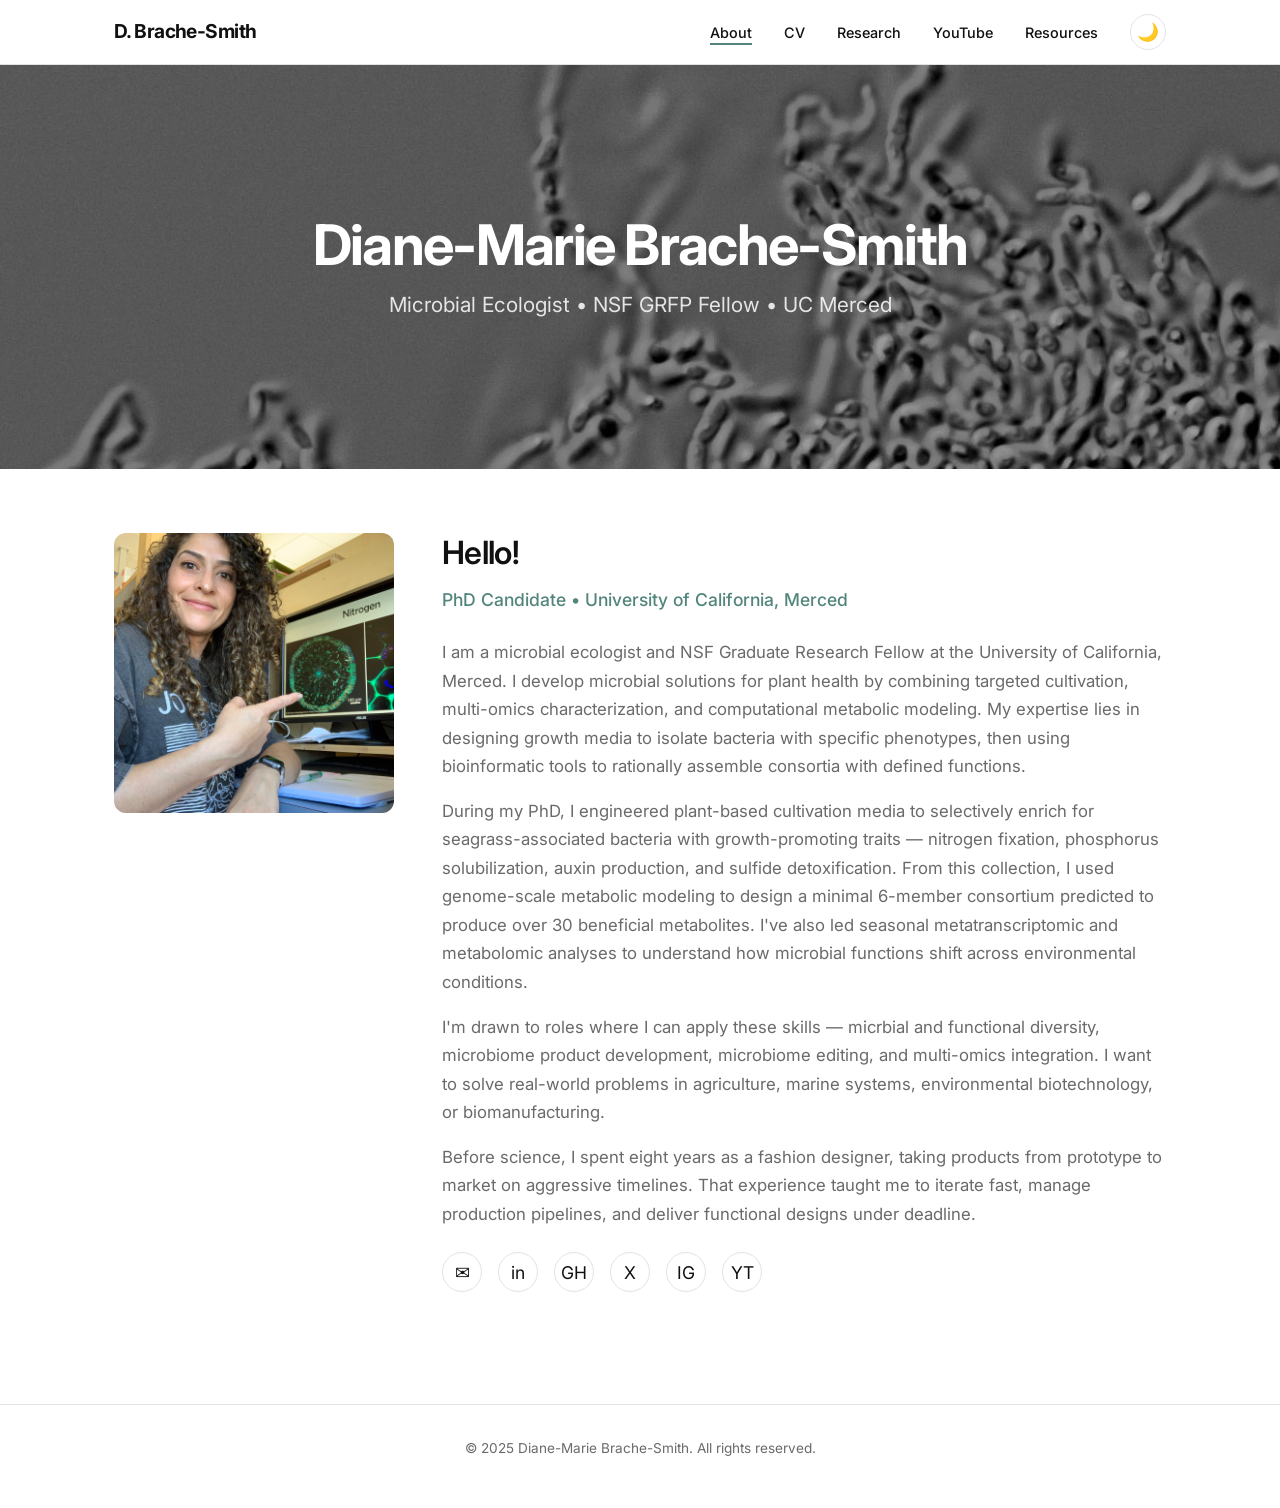
==== index.html @ ac8884be "Add personal website files and gitignore Co-Authored-By: Claude Sonnet 4.6 <noreply@anthropic.com>" ====
<!DOCTYPE html>
<html lang="en">
<head>
  <meta charset="UTF-8">
  <meta name="viewport" content="width=device-width, initial-scale=1.0">
  <meta name="description" content="Diane-Marie Brache-Smith - PhD Candidate, Microbial Ecologist, NSF GRFP Fellow at UC Merced">
  <title>Diane-Marie Brache-Smith</title>
  <link rel="preconnect" href="https://fonts.googleapis.com">
  <link rel="preconnect" href="https://fonts.gstatic.com" crossorigin>
  <link href="https://fonts.googleapis.com/css2?family=Inter:wght@300;400;500;600;700&display=swap" rel="stylesheet">
  <link rel="stylesheet" href="css/style.css">
</head>
<body>

  <!-- Navigation -->
  <nav class="nav">
    <div class="container">
      <a href="index.html" class="nav__logo">D. Brache-Smith</a>
      <ul class="nav__links">
        <li><a href="index.html" class="active">About</a></li>
        <li><a href="cv.html">CV</a></li>
        <li><a href="research.html">Research</a></li>
        <li><a href="youtube.html">YouTube</a></li>
        <li><a href="resources.html">Resources</a></li>
        <li><button class="theme-toggle" aria-label="Toggle dark mode">🌙</button></li>
      </ul>
      <button class="nav__hamburger" aria-label="Toggle menu" aria-expanded="false">
        <span></span><span></span><span></span>
      </button>
    </div>
  </nav>

  <!-- Hero Banner -->
  <section class="hero" style="background-image: url('images/heroes/Actino_fiber.jpg');">
    <div class="hero__content">
      <h1 class="hero__title">Diane-Marie Brache-Smith</h1>
      <p class="hero__subtitle">Microbial Ecologist &bull; NSF GRFP Fellow &bull; UC Merced</p>
    </div>
  </section>

  <!-- About Section -->
  <section class="section">
    <div class="container">
      <div class="about">
        <img src="images/profile.jpg" alt="Diane-Marie Brache-Smith" class="about__photo">
        <div>
          <h2 class="about__name">Hello!</h2>
          <p class="about__title">PhD Candidate &bull; University of California, Merced</p>
          <div class="about__bio">
            <p>I am a microbial ecologist and NSF Graduate Research Fellow at the University of California, Merced. I develop microbial solutions for plant health by combining targeted cultivation, multi-omics characterization, and computational metabolic modeling. My expertise lies in designing growth media to isolate bacteria with specific phenotypes, then using bioinformatic tools to rationally assemble consortia with defined functions.
            </p>
            <p>During my PhD, I engineered plant-based cultivation media to selectively enrich for seagrass-associated bacteria with growth-promoting traits — nitrogen fixation, phosphorus solubilization, auxin production, and sulfide detoxification. From this collection, I used genome-scale metabolic modeling to design a minimal 6-member consortium predicted to produce over 30 beneficial metabolites. I've also led seasonal metatranscriptomic and metabolomic analyses to understand how microbial functions shift across environmental conditions.
            </p>
            <p>I'm drawn to roles where I can apply these skills — micrbial and functional diversity, microbiome product development, microbiome editing, and multi-omics integration. I want to solve real-world problems in agriculture, marine systems, environmental biotechnology, or biomanufacturing.
            </p> 
            <p>Before science, I spent eight years as a fashion designer, taking products from prototype to market on aggressive timelines. That experience taught me to iterate fast, manage production pipelines, and deliver functional designs under deadline.
            </p>
          </div>

          <!-- Social Links -->
          <ul class="social-links">
            <li><a href="mailto:dbrache-smith@ucmerced.edu" aria-label="Email" title="Email">✉</a></li>
            <li><a href="https://www.linkedin.com/in/dbrache" target="_blank" rel="noopener" aria-label="LinkedIn" title="LinkedIn">in</a></li>
            <li><a href="https://github.com/" target="_blank" rel="noopener" aria-label="GitHub" title="GitHub">GH</a></li>
            <li><a href="https://twitter.com/diane_brache" target="_blank" rel="noopener" aria-label="Twitter" title="Twitter">X</a></li>
            <li><a href="https://www.instagram.com/diane_brache" target="_blank" rel="noopener" aria-label="Instagram" title="Instagram">IG</a></li>
            <li><a href="https://www.youtube.com/channel/UCiAB3WOjCecz1vhHr4UnjlA" target="_blank" rel="noopener" aria-label="YouTube" title="YouTube">YT</a></li>
          </ul>
        </div>
      </div>
    </div>
  </section>

  <!-- Footer -->
  <footer class="footer">
    <div class="container">
      <p>&copy; 2025 Diane-Marie Brache-Smith. All rights reserved.</p>
    </div>
  </footer>

  <script src="js/main.js"></script>
</body>
</html>
---- css/style.css ----
/* ========================================
   Personal Academic Website - Style Sheet
   ======================================== */

/* --- CSS Custom Properties (Light Theme) --- */
:root {
  --color-bg: #ffffff;
  --color-text: #111111;
  --color-text-secondary: #6b6a6a;
  --color-accent: #52857B;
  --color-accent-hover: #467168;
  --color-border: #e2e2e2;
  --color-card-bg: #f9f9f9;
  --color-nav-bg: rgba(255, 255, 255, 0.95);
  --color-hero-overlay: rgba(0, 0, 0, 0.4);
  --font-sans: 'Inter', -apple-system, BlinkMacSystemFont, 'Segoe UI', sans-serif;
  --container-width: 1100px;
  --spacing-unit: 1rem;
}

/* --- Dark Theme --- */
[data-theme="dark"] {
  --color-bg: #1a1a2e;
  --color-text: #e0e0e0;
  --color-text-secondary: #a0a0a0;
  --color-accent: #5BC5B3;
  --color-accent-hover: #68A499;
  --color-border: #2e2e4a;
  --color-card-bg: #22223a;
  --color-nav-bg: rgba(26, 26, 46, 0.95);
}

/* --- Reset & Base --- */
*,
*::before,
*::after {
  margin: 0;
  padding: 0;
  box-sizing: border-box;
}

html {
  scroll-behavior: smooth;
}

body {
  font-family: var(--font-sans);
  font-size: 1rem;
  line-height: 1.65;
  color: var(--color-text);
  background-color: var(--color-bg);
  transition: background-color 0.3s ease, color 0.3s ease;
}

a {
  color: var(--color-accent);
  text-decoration: none;
  transition: color 0.2s ease;
}

a:hover {
  color: var(--color-accent-hover);
}

img {
  max-width: 100%;
  height: auto;
  display: block;
}

/* --- Typography --- */
h1, h2, h3, h4 {
  font-weight: 600;
  line-height: 1.25;
  letter-spacing: -0.02em;
  margin-bottom: 0.75rem;
}

h1 { font-size: clamp(2rem, 5vw, 3rem); }
h2 { font-size: clamp(1.5rem, 3.5vw, 2rem); }
h3 { font-size: clamp(1.15rem, 2.5vw, 1.4rem); }

p {
  margin-bottom: 1rem;
  color: var(--color-text-secondary);
}

/* --- Layout --- */
.container {
  max-width: var(--container-width);
  margin: 0 auto;
  padding: 0 calc(var(--spacing-unit) * 1.5);
}

.section {
  padding: calc(var(--spacing-unit) * 4) 0;
}

/* --- Navigation --- */
.nav {
  position: fixed;
  top: 0;
  left: 0;
  right: 0;
  z-index: 1000;
  background: var(--color-nav-bg);
  backdrop-filter: blur(10px);
  border-bottom: 1px solid var(--color-border);
  transition: background 0.3s ease;
}

.nav .container {
  display: flex;
  align-items: center;
  justify-content: space-between;
  height: 64px;
}

.nav__logo {
  font-size: 1.2rem;
  font-weight: 700;
  color: var(--color-text);
  letter-spacing: -0.03em;
}

.nav__logo:hover {
  color: var(--color-accent);
}

.nav__links {
  display: flex;
  align-items: center;
  gap: 2rem;
  list-style: none;
}

.nav__links a {
  color: var(--color-text);
  font-size: 0.9rem;
  font-weight: 500;
  position: relative;
}

.nav__links a::after {
  content: '';
  position: absolute;
  bottom: -4px;
  left: 0;
  width: 0;
  height: 2px;
  background: var(--color-accent);
  transition: width 0.3s ease;
}

.nav__links a:hover::after,
.nav__links a.active::after {
  width: 100%;
}

.nav__links a:hover {
  color: var(--color-accent);
}

/* Theme toggle button */
.theme-toggle {
  background: none;
  border: 1px solid var(--color-border);
  border-radius: 50%;
  width: 36px;
  height: 36px;
  cursor: pointer;
  display: flex;
  align-items: center;
  justify-content: center;
  font-size: 1.1rem;
  color: var(--color-text);
  transition: border-color 0.2s ease, color 0.2s ease;
}

.theme-toggle:hover {
  border-color: var(--color-accent);
  color: var(--color-accent);
}

/* Mobile hamburger */
.nav__hamburger {
  display: none;
  background: none;
  border: none;
  cursor: pointer;
  flex-direction: column;
  gap: 5px;
  padding: 4px;
}

.nav__hamburger span {
  display: block;
  width: 24px;
  height: 2px;
  background: var(--color-text);
  transition: transform 0.3s ease, opacity 0.3s ease;
}

/* --- Hero Banner --- */
.hero {
  position: relative;
  width: 100%;
  height: 45vh;
  min-height: 300px;
  margin-top: 64px; /* nav height */
  display: flex;
  align-items: center;
  justify-content: center;
  text-align: center;
  background-size: cover;
  background-position: center;
  background-repeat: no-repeat;
}

.hero::before {
  content: '';
  position: absolute;
  inset: 0;
  background: var(--color-hero-overlay);
}

.hero__content {
  position: relative;
  z-index: 1;
  color: #ffffff;
  padding: 0 1.5rem;
}

.hero__title {
  font-size: clamp(2.2rem, 6vw, 3.5rem);
  font-weight: 700;
  color: #ffffff;
  margin-bottom: 0.5rem;
  letter-spacing: -0.03em;
}

.hero__subtitle {
  font-size: clamp(1rem, 2.5vw, 1.3rem);
  font-weight: 400;
  color: rgba(255, 255, 255, 0.85);
  margin-bottom: 0;
}

/* --- About / Home Page --- */
.about {
  display: grid;
  grid-template-columns: 280px 1fr;
  gap: calc(var(--spacing-unit) * 3);
  align-items: start;
}

.about__photo {
  width: 100%;
  border-radius: 12px;
  object-fit: cover;
  aspect-ratio: 1;
}

.about__name {
  color: var(--color-text);
}

.about__title {
  color: var(--color-accent);
  font-weight: 500;
  font-size: 1.1rem;
  margin-bottom: 1.5rem;
  text-align: justify;
}

.about__bio p {
  font-size: 1.05rem;
  line-height: 1.7;
}

/* Social links */
.social-links {
  display: flex;
  gap: 1rem;
  margin-top: 1.5rem;
  list-style: none;
}

.social-links a {
  display: flex;
  align-items: center;
  justify-content: center;
  width: 40px;
  height: 40px;
  border-radius: 50%;
  border: 1px solid var(--color-border);
  color: var(--color-text);
  font-size: 1.1rem;
  transition: all 0.2s ease;
}

.social-links a:hover {
  border-color: var(--color-accent);
  color: var(--color-accent);
  transform: translateY(-2px);
}

/* --- Research Narrative Sections --- */
.research-narrative {
  max-width: 800px;
  margin: 0 auto;
}

.research-block {
  margin-bottom: calc(var(--spacing-unit) * 4);
}

.research-block h2 {
  color: var(--color-text);
  margin-bottom: 1rem;
}

.research-block p {
  font-size: 1.05rem;
  line-height: 1.75;
}

.research-block .highlight {
  font-size: 1.3rem;
  font-weight: 600;
  color: var(--color-text);
  line-height: 1.5;
  margin-bottom: 1.5rem;
  border-left: 4px solid var(--color-accent);
  padding-left: 1.25rem;
}

/* Photo rows within narrative */
.research-photos {
  display: grid;
  grid-template-columns: repeat(auto-fit, minmax(220px, 1fr));
  gap: 1rem;
  margin: 2rem 0;
}

.research-photos img {
  width: 100%;
  border-radius: 8px;
  object-fit: cover;
  aspect-ratio: 4 / 3;
}

.research-photos figcaption,
.research-photos .photo-caption {
  font-size: 0.8rem;
  color: var(--color-text-secondary);
  text-align: center;
  margin-top: 0.4rem;
}

/* Full-width single research image */
.research-photo-full {
  width: 100%;
  border-radius: 10px;
  margin: 2rem 0;
  object-fit: cover;
  max-height: 400px;
}

/* Section divider */
.research-divider {
  border: none;
  border-top: 1px solid var(--color-border);
  margin: 3rem 0;
}

/* --- Cards (Research, YouTube, Resources) --- */
.card-grid {
  display: grid;
  grid-template-columns: repeat(auto-fill, minmax(320px, 1fr));
  gap: calc(var(--spacing-unit) * 2);
}

.card {
  background: var(--color-card-bg);
  border: 1px solid var(--color-border);
  border-radius: 12px;
  overflow: hidden;
  transition: transform 0.2s ease, box-shadow 0.2s ease;
}

.card:hover {
  transform: translateY(-4px);
  box-shadow: 0 8px 30px rgba(0, 0, 0, 0.08);
}

.card__image {
  width: 100%;
  aspect-ratio: 16 / 9;
  object-fit: cover;
}

.card__body {
  padding: 1.5rem;
}

.card__title {
  font-size: 1.15rem;
  color: var(--color-text);
  margin-bottom: 0.5rem;
}

.card__description {
  font-size: 0.95rem;
  color: var(--color-text-secondary);
  margin-bottom: 1rem;
}

.card__link {
  font-size: 0.9rem;
  font-weight: 600;
}

/* --- CV Page --- */
.cv-section {
  margin-bottom: calc(var(--spacing-unit) * 3);
}

.cv-section h2 {
  color: var(--color-text);
  padding-bottom: 0.5rem;
  border-bottom: 2px solid var(--color-accent);
  margin-bottom: 1.5rem;
}

.cv-entry {
  margin-bottom: 1.5rem;
  padding-left: 1rem;
  border-left: 3px solid var(--color-border);
}

.cv-entry__title {
  font-weight: 600;
  color: var(--color-text);
  font-size: 1.05rem;
}

.cv-entry__subtitle {
  color: var(--color-accent);
  font-size: 0.95rem;
  margin-bottom: 0.25rem;
}

.cv-entry__date {
  color: var(--color-text-secondary);
  font-size: 0.85rem;
  margin-bottom: 0.5rem;
}

.cv-entry__description {
  font-size: 0.95rem;
}

/* Download button */
.btn {
  display: inline-flex;
  align-items: center;
  gap: 0.5rem;
  padding: 0.75rem 1.5rem;
  border-radius: 8px;
  font-weight: 600;
  font-size: 0.95rem;
  transition: all 0.2s ease;
  cursor: pointer;
  border: none;
}

.btn--primary {
  background: var(--color-accent);
  color: #ffffff;
}

.btn--primary:hover {
  background: var(--color-accent-hover);
  color: #ffffff;
  transform: translateY(-2px);
}

.btn--outline {
  background: transparent;
  color: var(--color-accent);
  border: 2px solid var(--color-accent);
}

.btn--outline:hover {
  background: var(--color-accent);
  color: #ffffff;
}

/* --- Resources Page --- */
.resource-category {
  margin-bottom: calc(var(--spacing-unit) * 3);
}

.resource-category h2 {
  color: var(--color-text);
  margin-bottom: 1rem;
}

.resource-list {
  list-style: none;
}

.resource-list li {
  padding: 1rem 0;
  border-bottom: 1px solid var(--color-border);
}

.resource-list li:last-child {
  border-bottom: none;
}

.resource-list a {
  font-weight: 600;
  font-size: 1.05rem;
}

.resource-list p {
  font-size: 0.9rem;
  margin-top: 0.25rem;
  margin-bottom: 0;
}

/* --- Footer --- */
.footer {
  text-align: center;
  padding: calc(var(--spacing-unit) * 2) 0;
  border-top: 1px solid var(--color-border);
  margin-top: calc(var(--spacing-unit) * 3);
}

.footer p {
  font-size: 0.85rem;
  color: var(--color-text-secondary);
}

/* --- Responsive --- */
@media (max-width: 768px) {
  .nav__links {
    display: none;
    position: absolute;
    top: 64px;
    left: 0;
    right: 0;
    flex-direction: column;
    background: var(--color-nav-bg);
    backdrop-filter: blur(10px);
    padding: 1rem 0;
    gap: 0;
    border-bottom: 1px solid var(--color-border);
  }

  .nav__links.open {
    display: flex;
  }

  .nav__links li {
    text-align: center;
    padding: 0.75rem 0;
  }

  .nav__hamburger {
    display: flex;
  }

  .about {
    grid-template-columns: 1fr;
    text-align: center;
  }

  .about__photo {
    width: 200px;
    margin: 0 auto;
  }

  .social-links {
    justify-content: center;
  }

  .card-grid {
    grid-template-columns: 1fr;
  }

  .hero {
    height: 35vh;
    min-height: 250px;
  }
}
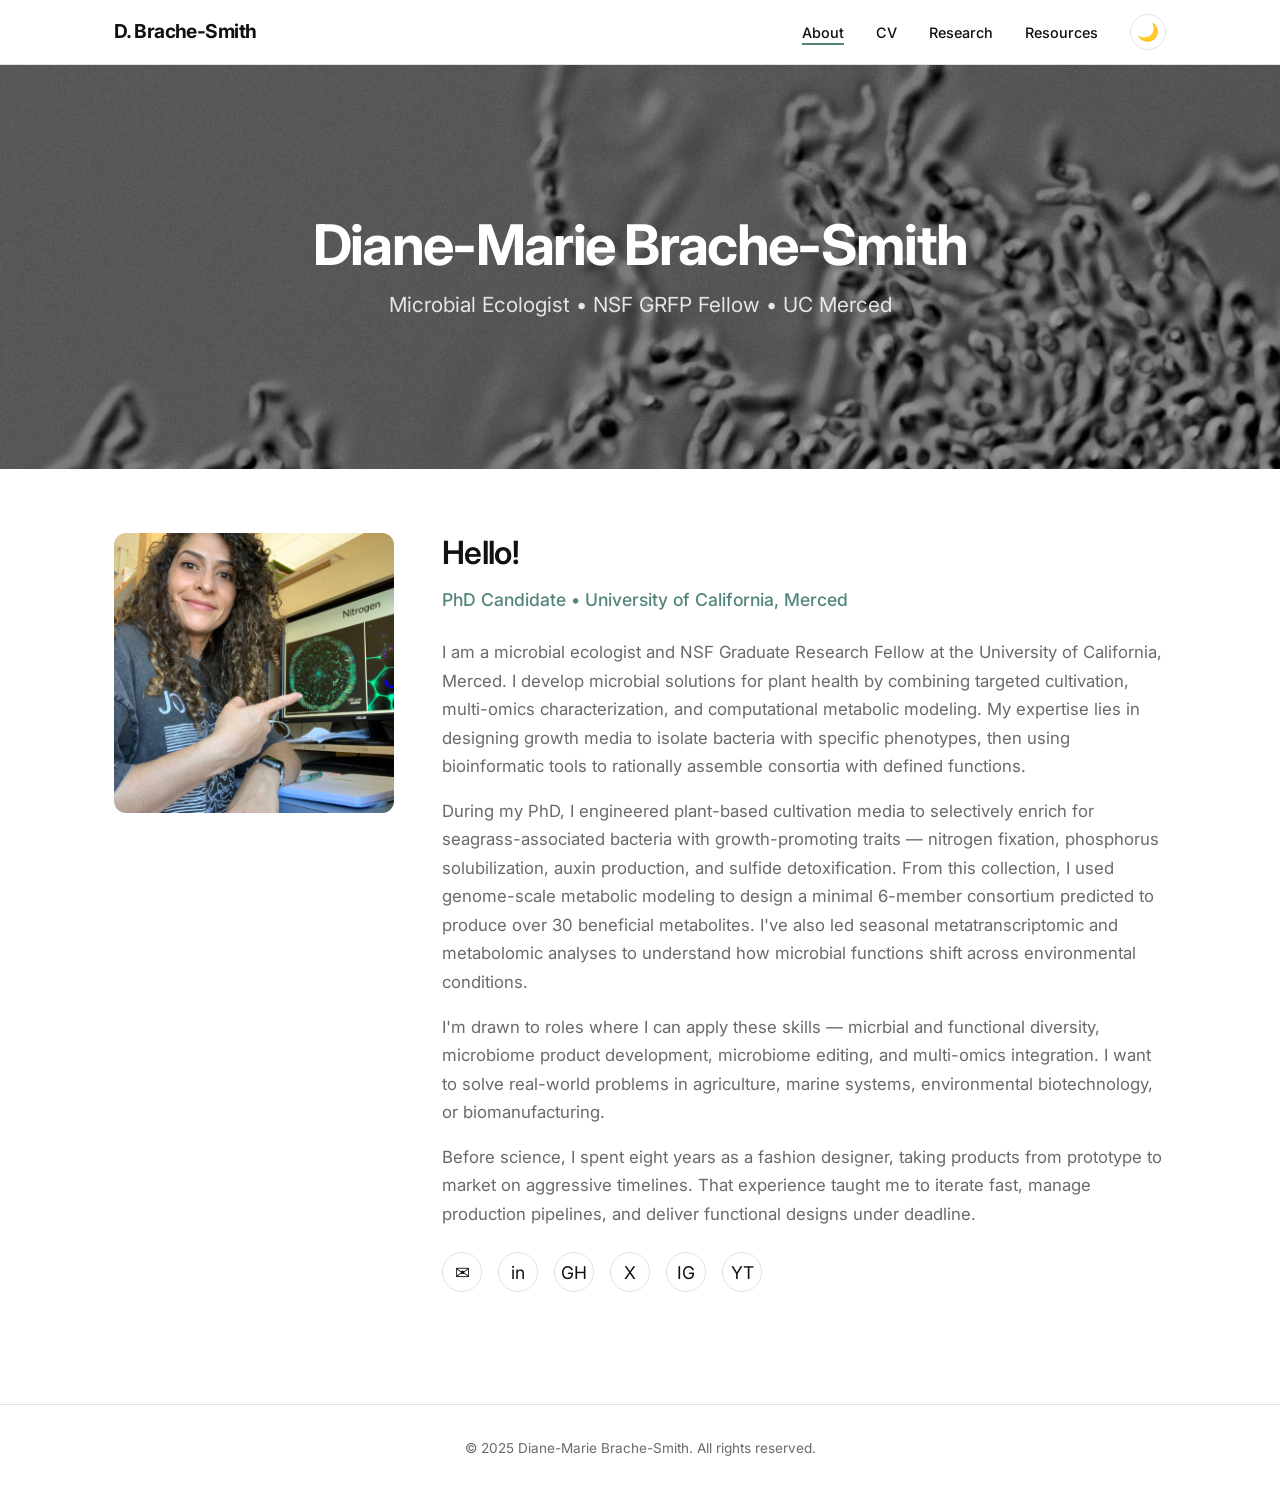
==== commit f911a6d5: "Update research projects and remove YouTube page Add preprint link to seagrass microbiome card; expa" ====
--- a/index.html
+++ b/index.html
@@ -20,7 +20,6 @@
         <li><a href="index.html" class="active">About</a></li>
         <li><a href="cv.html">CV</a></li>
         <li><a href="research.html">Research</a></li>
-        <li><a href="youtube.html">YouTube</a></li>
         <li><a href="resources.html">Resources</a></li>
         <li><button class="theme-toggle" aria-label="Toggle dark mode">🌙</button></li>
       </ul>
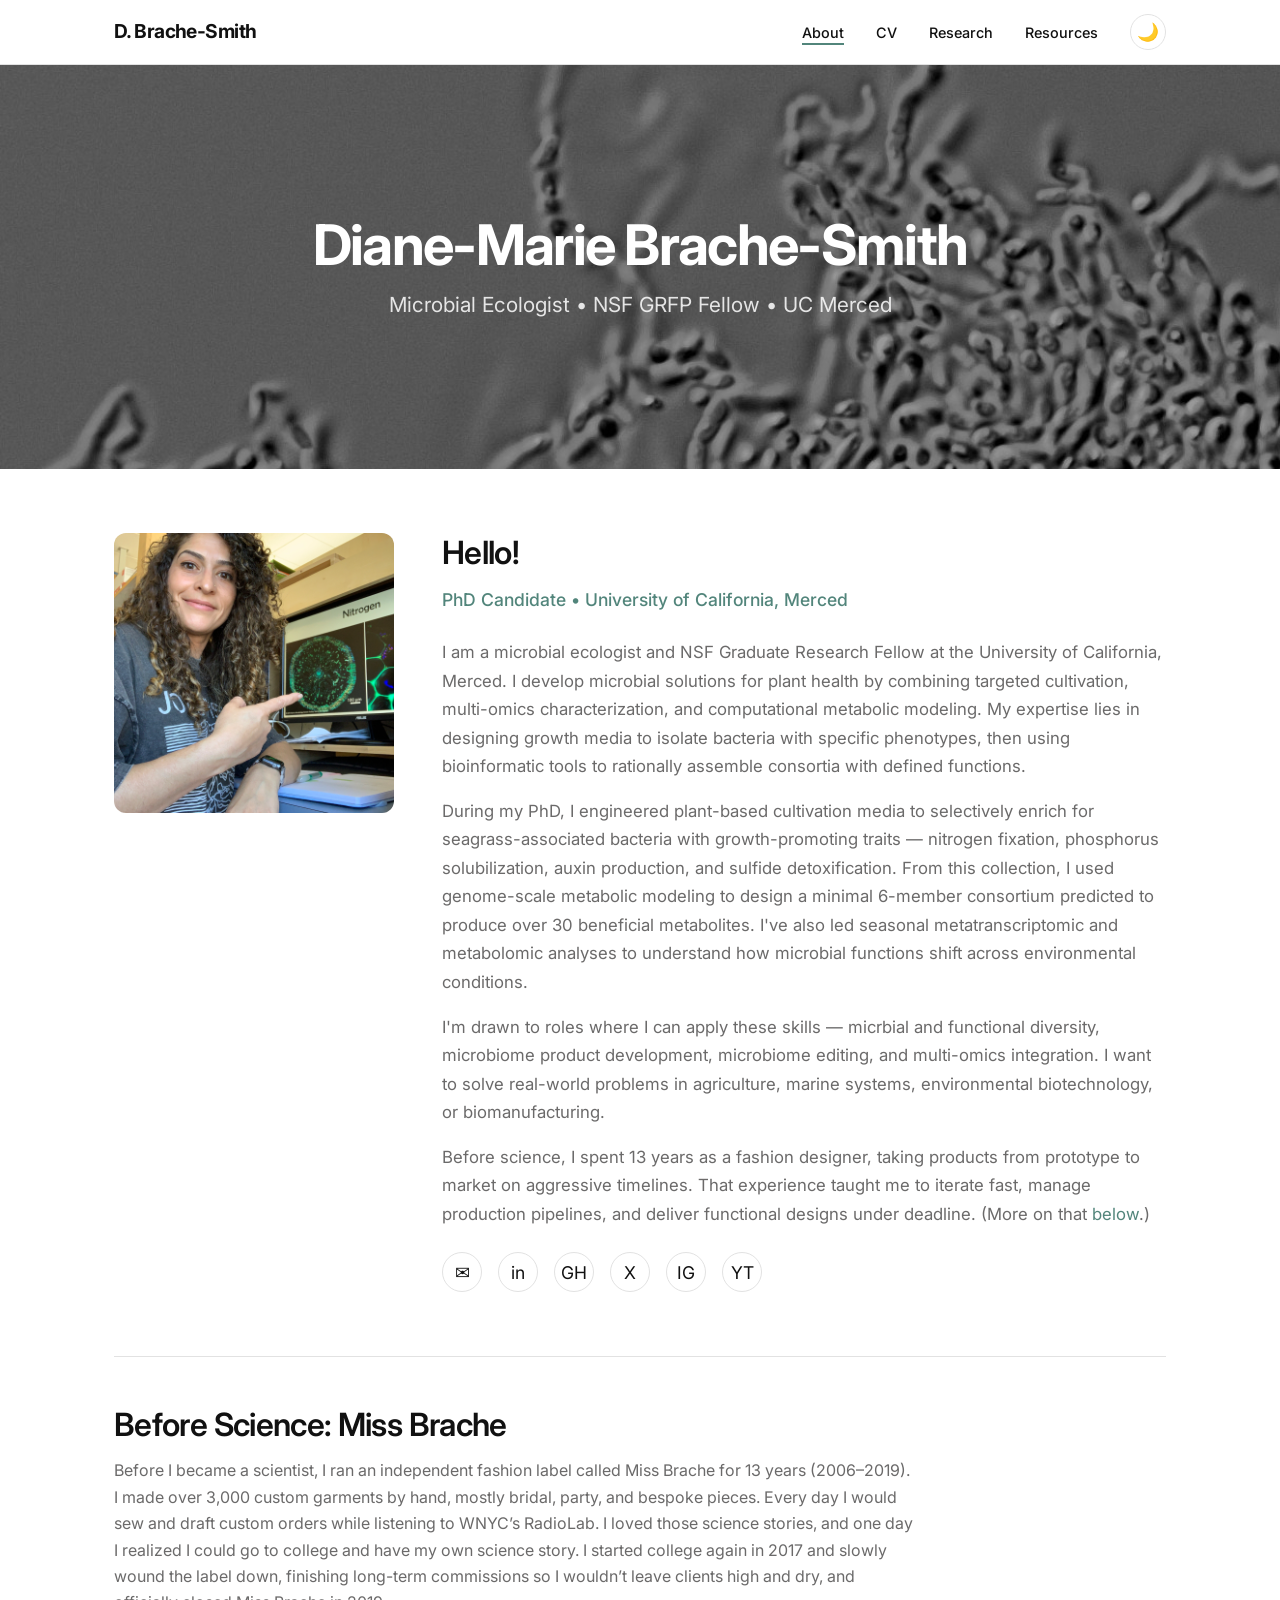
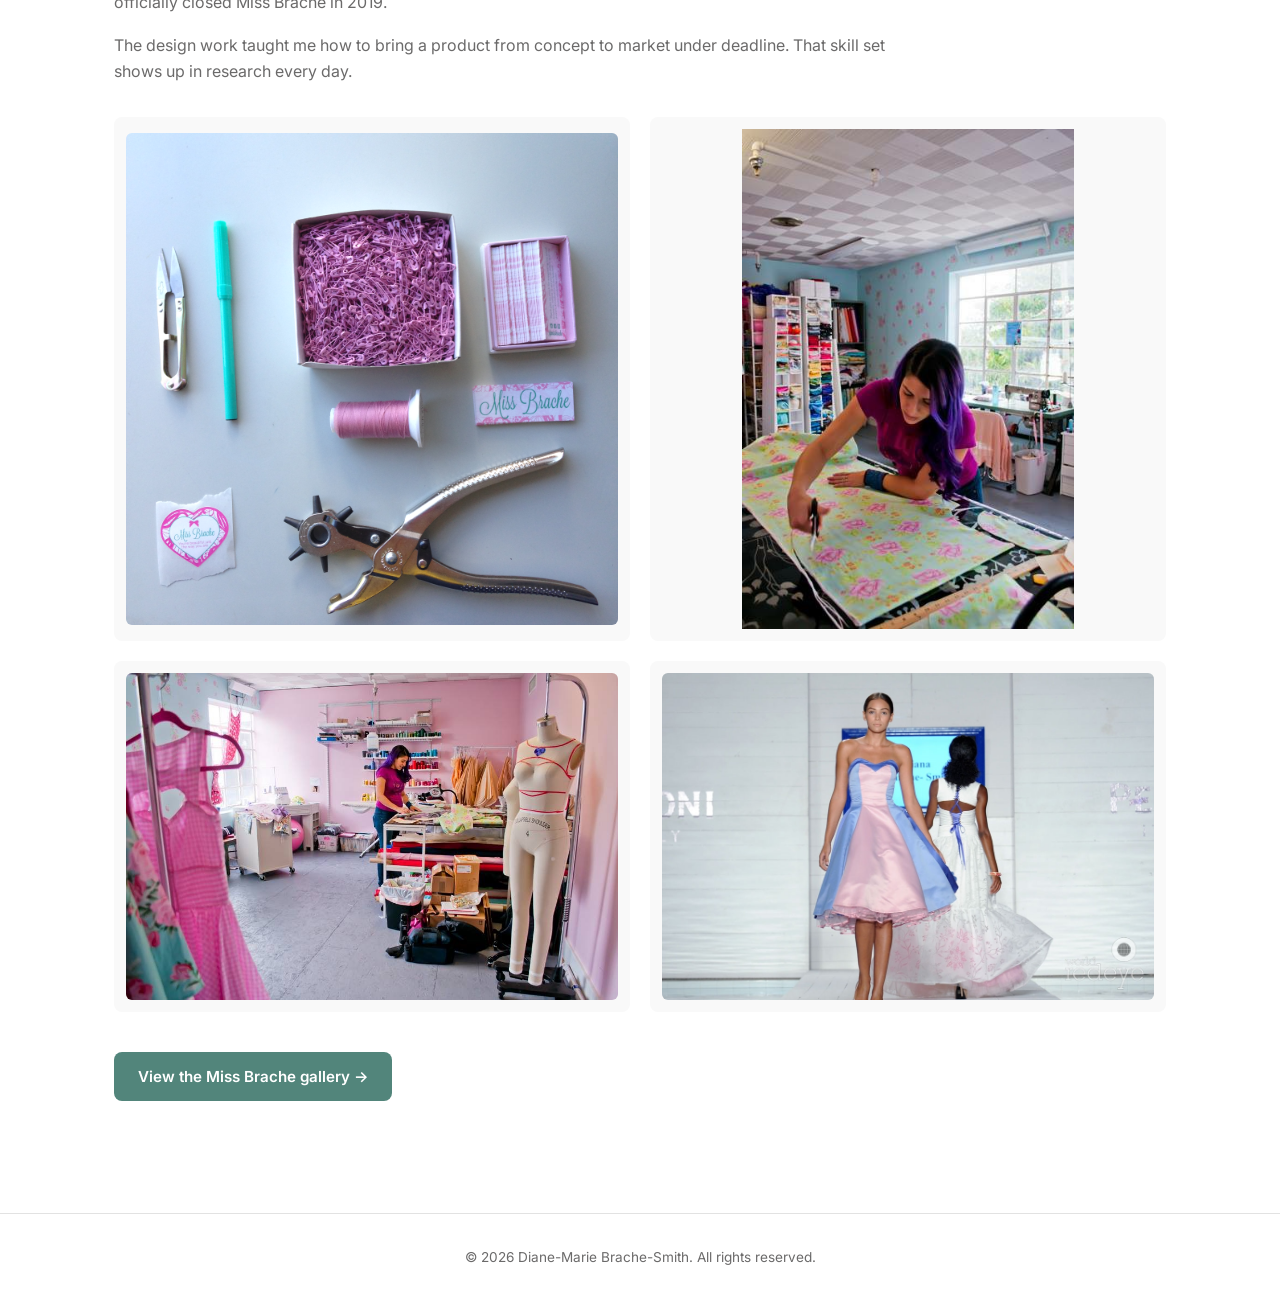
==== commit 423bf53c: "Add Miss Brache section to About; ship CV PDF Add a Before Science section at the bottom of the Abou" ====
--- a/index.html
+++ b/index.html
@@ -52,7 +52,7 @@
             </p>
             <p>I'm drawn to roles where I can apply these skills — micrbial and functional diversity, microbiome product development, microbiome editing, and multi-omics integration. I want to solve real-world problems in agriculture, marine systems, environmental biotechnology, or biomanufacturing.
             </p> 
-            <p>Before science, I spent eight years as a fashion designer, taking products from prototype to market on aggressive timelines. That experience taught me to iterate fast, manage production pipelines, and deliver functional designs under deadline.
+            <p>Before science, I spent 13 years as a fashion designer, taking products from prototype to market on aggressive timelines. That experience taught me to iterate fast, manage production pipelines, and deliver functional designs under deadline. (More on that <a href="#fashion">below</a>.)
             </p>
           </div>
 
@@ -70,10 +70,37 @@
     </div>
   </section>
 
+  <!-- Before Science: Miss Brache -->
+  <section class="section" id="fashion" style="padding-top: 0;">
+    <div class="container">
+      <hr style="border: none; border-top: 1px solid var(--color-border, #ddd); margin-bottom: 3rem;">
+      <div style="max-width: 800px;">
+        <h2>Before Science: Miss Brache</h2>
+        <p>
+          Before I became a scientist, I ran an independent fashion label called Miss Brache for 13 years (2006&ndash;2019). I made over 3,000 custom garments by hand, mostly bridal, party, and bespoke pieces. Every day I would sew and draft custom orders while listening to WNYC&rsquo;s RadioLab. I loved those science stories, and one day I realized I could go to college and have my own science story. I started college again in 2017 and slowly wound the label down, finishing long-term commissions so I wouldn&rsquo;t leave clients high and dry, and officially closed Miss Brache in 2019.
+        </p>
+        <p>
+          The design work taught me how to bring a product from concept to market under deadline. That skill set shows up in research every day.
+        </p>
+      </div>
+
+      <div class="scicomm-gallery" style="margin-top: 2rem;">
+        <figure><img src="images/fashion/working_1.jpg" alt="Miss Brache working photo" loading="lazy"></figure>
+        <figure><img src="images/fashion/working_2.jpg" alt="Miss Brache working photo" loading="lazy"></figure>
+        <figure><img src="images/fashion/working_3.jpg" alt="Miss Brache working photo" loading="lazy"></figure>
+        <figure><img src="images/fashion/peroni_2015.jpg" alt="Peroni Show 2015" loading="lazy"></figure>
+      </div>
+
+      <div style="margin-top: 1.5rem;">
+        <a href="https://share.icloud.com/photos/0bbdmKRaf7bqTzj1MhZ9y0UzA" class="btn btn--primary" target="_blank" rel="noopener">View the Miss Brache gallery &rarr;</a>
+      </div>
+    </div>
+  </section>
+
   <!-- Footer -->
   <footer class="footer">
     <div class="container">
-      <p>&copy; 2025 Diane-Marie Brache-Smith. All rights reserved.</p>
+      <p>&copy; 2026 Diane-Marie Brache-Smith. All rights reserved.</p>
     </div>
   </footer>
 
--- a/css/style.css
+++ b/css/style.css
@@ -358,6 +358,32 @@
   margin-top: 0.4rem;
 }
 
+/* Science communication gallery — show full images, no cropping */
+.scicomm-gallery {
+  display: grid;
+  grid-template-columns: repeat(auto-fit, minmax(380px, 1fr));
+  gap: 1.25rem;
+  margin: 1.5rem 0 2.5rem;
+}
+
+.scicomm-gallery figure {
+  margin: 0;
+  background: var(--color-card-bg);
+  border-radius: 8px;
+  padding: 0.75rem;
+  display: flex;
+  align-items: center;
+  justify-content: center;
+}
+
+.scicomm-gallery img {
+  width: 100%;
+  height: auto;
+  max-height: 500px;
+  object-fit: contain;
+  border-radius: 6px;
+}
+
 /* Full-width single research image */
 .research-photo-full {
   width: 100%;
